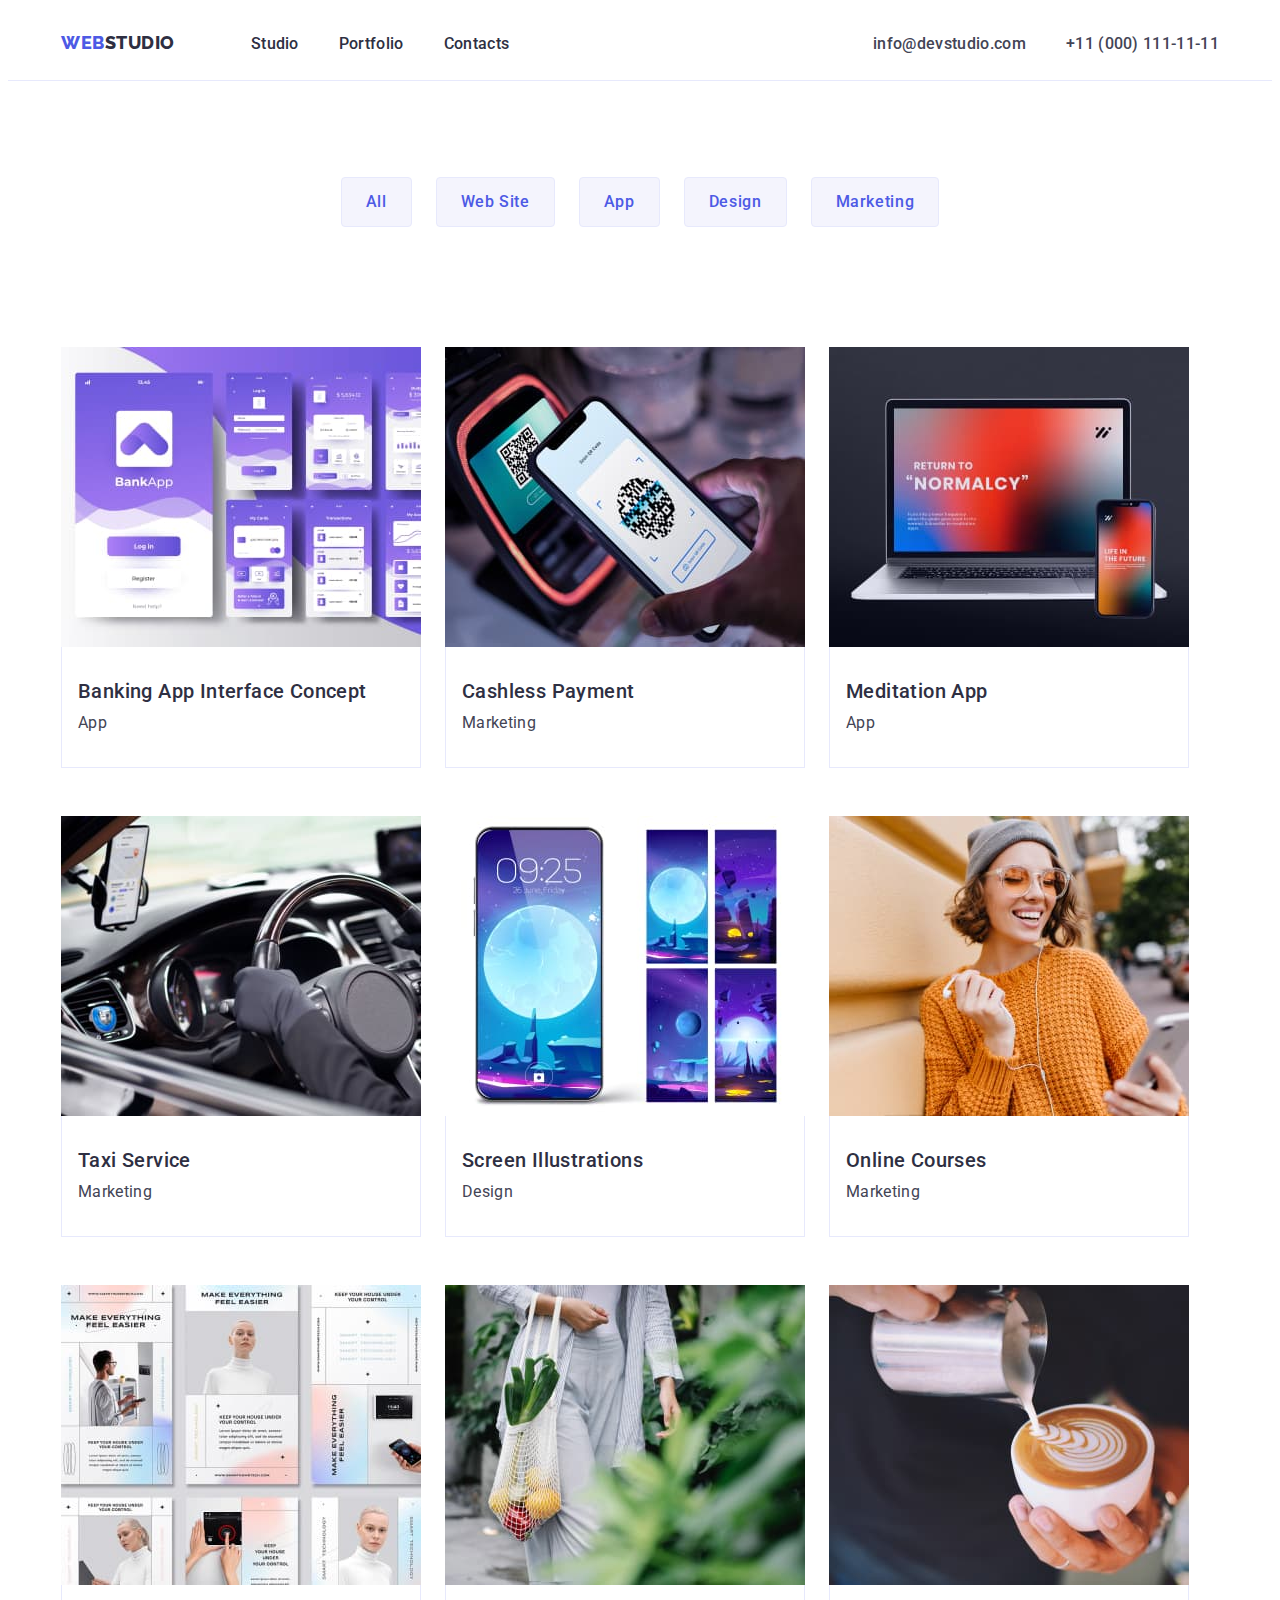
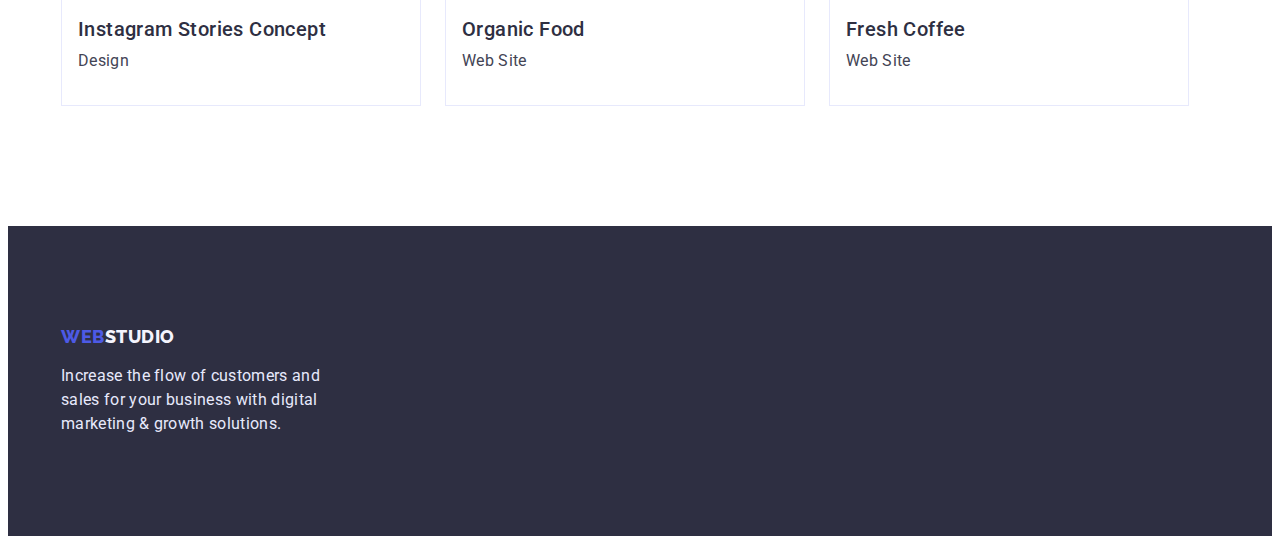
==== portfolio.html @ 1a8983ca "homework-4" ====
<!DOCTYPE html>
<html lang="en">
  <head>
    <meta charset="UTF-8" />
    <meta http-equiv="X-UA-Compatible" content="IE=edge" />
    <meta name="viewport" content="width=device-width, initial-scale=1.0" />
    <title>Portfolio</title>
    <link rel="preconnect" href="https://fonts.googleapis.com" />
    <link rel="preconnect" href="https://fonts.gstatic.com" crossorigin />
    <link
      href="https://fonts.googleapis.com/css2?family=Raleway:wght@800&family=Roboto:wght@400;500;700;900&display=swap"
      rel="stylesheet"
    />
    <link
      rel="stylesheet"
      href="https://cdnjs.cloudflare.com/ajax/libs/modern-normalize/1.1.0/modern-normalize.min.css"
      integrity="sha512-wpPYUAdjBVSE4KJnH1VR1HeZfpl1ub8YT/NKx4PuQ5NmX2tKuGu6U/JRp5y+Y8XG2tV+wKQpNHVUX03MfMFn9Q=="
      crossorigin="anonymous"
      referrerpolicy="no-referrer"
    />
    <link rel="stylesheet" href="./css/styles.css" />
  </head>
  <body>
    <header class="header-portfolio header">
      <div class="header-container container">
        <nav class="header-navigation">
          <a class="header-logo link" href="./index.html"
            >WEB<span class="header-logo">Studio</span></a
          >
          <ul class="header-list list">
            <li class="header-item">
              <a class="header-link link" href="./index.html">Studio</a>
            </li>
            <li class="header-item">
              <a class="header-link link" href="./portfolio.html">Portfolio </a>
            </li>
            <li class="header-item">
              <a class="header-link link" href="">Contacts</a>
            </li>
          </ul>
        </nav>
        <address class="header-adress">
          <ul class="adress-list list">
            <li class="adress-item">
              <a class="header-link link" href="mailto:info@devstudio.com"
                >info@devstudio.com</a
              >
            </li>
            <li class="adress-item">
              <a class="header-link link" href="tel:+110001111111"
                >+11 (000) 111-11-11</a
              >
            </li>
          </ul>
        </address>
      </div>
    </header>
    <main>
      <div class="portfolio-main container">
        <h1 hidden>Portfolio</h1>
        <ul class="portfolio-list list">
          <li class="portfolio-item link">
            <button class="portfolio-btn" type="button">All</button>
          </li>
          <li class="portfolio-item link">
            <button class="portfolio-btn" type="button">Web Site</button>
          </li>
          <li class="portfolio-item link">
            <button class="portfolio-btn" type="button">App</button>
          </li>
          <li class="portfolio-item link">
            <button class="portfolio-btn" type="button">Design</button>
          </li>
          <li class="portfolio-item link">
            <button class="portfolio-btn" type="button">Marketing</button>
          </li>
        </ul>
      </div>
      <div class="portfolio-container container">
        <ul class="portfolio-list-pic list">
          <li class="portfolio-item-pic link">
            <a class="link" href="">
              <img
                src="./images/portfolio/banking_app_interface_concept.jpg"
                alt="Banking App Interface Concept"
                width="360"
                height="300"
              />
              <h2 class="portfolio-subtitle">Banking App Interface Concept</h2>
              <p class="portfolio-text">App</p>
            </a>
          </li>
          <li class="portfolio-item-pic link">
            <a class="link" href="">
              <img
                src="./images/portfolio/cashless_payment.jpg"
                alt="Cashless Payment"
                width="360"
                height="300"
              />
              <h2 class="portfolio-subtitle">Cashless Payment</h2>
              <p class="portfolio-text">Marketing</p>
            </a>
          </li>
          <li class="portfolio-item-pic link">
            <a class="link" href="">
              <img
                src="./images/portfolio/meditaion_app.jpg"
                alt="Meditaion App"
                width="360"
                height="300"
              />
              <h2 class="portfolio-subtitle">Meditation App</h2>
              <p class="portfolio-text">App</p>
            </a>
          </li>
          <li class="portfolio-item-pic link">
            <a class="link" href="">
              <img
                src="./images/portfolio/taxi_service.jpg"
                alt="Taxi Service"
                width="360"
                height="300"
              />
              <h2 class="portfolio-subtitle">Taxi Service</h2>
              <p class="portfolio-text">Marketing</p>
            </a>
          </li>
          <li class="portfolio-item-pic link">
            <a class="link" href="">
              <img
                src="./images/portfolio/screen_illustrations.jpg"
                alt="Screen Illustrations"
                width="360"
                height="300"
              />
              <h2 class="portfolio-subtitle">Screen Illustrations</h2>
              <p class="portfolio-text">Design</p>
            </a>
          </li>
          <li class="portfolio-item-pic link">
            <a class="link" href="">
              <img
                src="./images/portfolio/online_courses.jpg"
                alt="Online Courses"
                width="360"
                height="300"
              />
              <h2 class="portfolio-subtitle">Online Courses</h2>
              <p class="portfolio-text">Marketing</p>
            </a>
          </li>
          <li class="portfolio-item-pic link">
            <a class="link" href="">
              <img
                src="./images/portfolio/instagram_stories_concept.jpg"
                alt="Instagram Stories Concept"
                width="360"
                height="300"
              />
              <h2 class="portfolio-subtitle">Instagram Stories Concept</h2>
              <p class="portfolio-text">Design</p>
            </a>
          </li>
          <li class="portfolio-item-pic link">
            <a class="link" href="">
              <img
                src="./images/portfolio/organic_food.jpg"
                alt="Organic Food"
                width="360"
                height="300"
              />
              <h2 class="portfolio-subtitle">Organic Food</h2>
              <p class="portfolio-text">Web Site</p>
            </a>
          </li>
          <li class="portfolio-item-pic link">
            <a class="link" href="">
              <img
                src="./images/portfolio/fresh_coffee.jpg"
                alt="Fresh Coffee"
                width="360"
                height="300"
              />
              <h2 class="portfolio-subtitle">Fresh Coffee</h2>
              <p class="portfolio-text">Web Site</p>
            </a>
          </li>
        </ul>
      </div>
    </main>
    <footer class="footer">
      <div class="footer-container container">
        <a class="footer-logo link" href="./index.html"
          >WEB<span class="footer-logo-end">Studio</span></a
        >
        <p class="footer-text">
          Increase the flow of customers and sales for your business with
          digital marketing & growth solutions.
        </p>
      </div>
    </footer>
  </body>
</html>
---- css/styles.css ----
:root {
    --iris: #4d5ae5;
    --ocean: #404bbf;
    --navy-blue: #2e2f42;
    --green: #31d0aa;
    --slate: #434455;
    --light-slate: #8e8f99;
    --cornflower: #e7e9fc;
    --cloud: #f4f4fd;
    --navy-blue-modal: #2e2f42;
    --grey: #2e2f42;
}

body {
    font-family: 'Roboto', sans-serif;
    color: var(--slate);
    background-color: white;
}

.title {
    font-family: 'Roboto', sans-serif;
    font-size: 56px;
    line-height: 1.07;
    text-align: center;
    letter-spacing: 0.02em;
}

.top-text {
    font-size: 16px;
    line-height: 1.5;
    letter-spacing: 0.02em;
}

h1,
h2,
h3,
h4,
p {
    margin-top: 0;
    margin-bottom: 0;
}

ul {
    margin-top: 0;
    margin-bottom: 0;
    padding-left: 0;
}

img {
    display: block;
}

.list {
    list-style: none;
}

.link {
    text-decoration: none;
}

.container {
    width: 1158px;
    margin-left: auto;
    margin-right: auto;
    padding-left: 15px;
    padding-right: 15px;
    /*border: 2px solid tomato;*/
}

/*---------------HEADER---------------*/
.header-container {
    display: flex;
    align-items: center;
}

.header-navigation {
    display: flex;
    justify-content: flex-end;
}

.header-logo,.footer-logo {
    font-family: 'Raleway', sans-serif;
    font-weight: 800;
    font-size: 18px;
    line-height: 1.17;
    letter-spacing: 0.03em;
    text-transform: uppercase;
    color: var(--iris);
    padding: 24px 0;
}

.header-logo>span {
    color: var(--navy-blue);
}

.header-list {
    display: flex;
    margin-left: 76px;
}

.header-item:not(:last-child) {
    margin-right: 40px;
}

.header-link {
    display: block;
    padding: 24px 0;

    font-weight: 500;
    font-size: 16px;
    line-height: 1.5;
    letter-spacing: 0.02em;
    color: var(--navy-blue);
}

.header-link:hover,
.header-link:focus {
    color: var(--ocean);
}

.header-adress {
    display: flex;
    margin-left: auto;
}

.adress-list {
    display: flex;
}

.adress-list .adress-item+.adress-item {
    margin-left: 40px;
}

.adress-item {
    font-size: 16px;
    line-height: 1.5;
    letter-spacing: 0.02em;
    color: var(--slate);
    font-style: normal;
}

.adress-item>.link {
    font-family: 'Roboto', sans-serif;
    font-size: 16px;
    line-height: 1.5;
    letter-spacing: 0.02em;
    color: var(--slate);
}

.adress-item>.link:hover,
.adress-item>.link:focus {
    color: var(--ocean);
}

/*---------------HERO---------------*/

.hero {
    background: var(--grey);
}
.hero-container {
    display: flex;
    flex-direction: column;
    padding: 188px 316px;
    background-image: url("../images/hero/people-office.jpg");
    background-position: center;
    
}

.hero-title {
    margin: 0 auto;
    width: 496px;
    margin-bottom: 48px;

    font-size: 56px;
    line-height: 1.07;
    text-align: center;
    letter-spacing: 0.02em;
    color: white;
}

.hero-btn {
    display: block;
    margin: 0 auto;

    font-family: 'Roboto';
    font-style: normal;
    font-weight: 500;
    font-size: 16px;
    line-height: 1.5px;   
    color: white;
    background-color: var(--iris);
    cursor: pointer;
    border-radius: 4px;
    border: none;
    position: inherit;
    width: 169px;
    height: 56px;
    left: 636px;
    top: 428px;
}

.hero-btn:hover,
.hero-btn:focus {
    background-color: var(--ocean);
}

/*---------------SECTION-FUCTIONS---------------*/

.functions-list {
    display: flex;
    justify-content: center;
    padding: 120px 0;
}

.functions-list .functions-item+.functions-item {
    margin-left: 24px;
}

.functions-list .functions-item {
    width: 264px;
}

.functions-item::before {
    display: block;
    content: "";
    height: 112px;
    background-color: var(--cloud);
    background-size: 64px;
    background-repeat: no-repeat;
    background-position: center;
    border-radius: 4px;
box-shadow: <x-offset> <y-offset> <blur> <spread> <color>,
}

.icon-antenna::before {
    background-image: url("../images/functions/antenna.png");
}

.icon-clock::before {
    background-image: url("../images/functions/clock.png");
}

.icon-diagram::before {
    background-image: url("../images/functions/diagram.png");
}

.icon-astronaut::before {
    background-image: url("../images/functions/astronaut.png");
}

.functions-item-title {
    padding-bottom: 8px;

    font-weight: 500;
    font-size: 20px;
    line-height: 1.2;
    letter-spacing: 0.02em;
    cursor: pointer;
    color: var(--navy-blue);
}

.functions-item-text {
    font-size: 16px;
    line-height: 1.5;
    letter-spacing: 0.02em;
    color: var(--slate);
}

/*---------------ACTS---------------*/

.acts-title {
    margin-bottom: 72px;

    font-size: 36px;
    line-height: 1.11;
    text-align: center;
    letter-spacing: 0.02em;
    color: var(--navy-blue);
}

.acts-list {
    display: flex;
    justify-content: center;
    margin-bottom: 120px;
}

.acts-item {
    width: 360px;
    height: 300px;
}

.acts-list .acts-item+.acts-item {
    margin-left: 24px;
}

/*---------------TEAM---------------*/

.team {
    background-color: var(--cloud);
    padding: 120px 0;
}

.team-title {
    margin-bottom: 72px;

    font-size: 36px;
    line-height: 1.11;
    text-align: center;
    letter-spacing: 0.02em;
    text-transform: capitalize;
    color: var(--navy-blue);
}

.team-list {
    display: flex;
    justify-content: center;
}

.team-list .team-item+.team-item {
    margin-left: 24px;
}

.team-item {
    background-color: white;
    width: 264px;
    height: 380px;;
}

.team-item-title {
    font-weight: 500;
    font-size: 20px;
    line-height: 1.2;
    letter-spacing: 0.02em;
    text-align: center;
    color: var(--navy-blue);
    padding-top: 32px;
    padding-bottom: 8px;
}

.team-item-text {
    font-size: 16px;
    line-height: 1.5;
    letter-spacing: 0.02em;
    text-align: center;
    color: var(--slate);
}

/*---------------FOOTER---------------*/

.footer {
    display: flex;
    flex-direction: column;
    justify-content: center;
    height: 310px;

    background-color: var(--navy-blue);
}

.footer-text {
    width: 264px;
    margin-top: 16px;

    font-size: 16px;
    line-height: 1.5;
    letter-spacing: 0.02em;
    color: var(--cornflower);
}

.footer-logo {
    margin-bottom: 16px;
}

.footer-logo>span {
    color: var(--cloud);
}

/*---------------PORTFOLIO---------------*/
.header-portfolio {
    border-bottom: 1px solid var(--cornflower);
}

.portfolio-main {
    padding-top: 96px;
}

.portfolio-list {
    display: flex;
    justify-content: center;
}

.portfolio-list .portfolio-item+.portfolio-item {
    margin-left: 24px;
}

.portfolio-btn {
    padding: 12px 24px 12px 24px;
    font-family: "Roboto", sans-serif;
    font-weight: 500;
    font-size: 16px;
    line-height: 1.5;
    letter-spacing: 0.04em;
    cursor: pointer;
    color: var(--iris);
    background-color: var(--cloud);
    border: 1px solid var(--cornflower);
    border-radius: 4px;
}

.portfolio-btn:hover,
.portfolio-btn:focus {
    color: white;
    background-color: var(--ocean);
}

.portfolio-list-pic {
    display: flex;
    flex-wrap: wrap;
    padding: 120px 0;
}

.portfolio-item-pic {
    width: 360px;
    margin-right: 24px;
    margin-bottom: 48px;
}

.portfolio-item-pic:nth-child(3n) {
    margin-right: 0;
}

.portfolio-item-pic:nth-last-child(-n+3) {
    margin-bottom: 0;
}

.portfolio-subtitle {
    font-weight: 500;
    font-size: 20px;
    line-height: 1.2;
    letter-spacing: 0.02em;
    color: var(--navy-blue);
    padding-top: 32px;
    padding-left: 16px;
    border-right: 1px solid var(--cornflower);
    border-left: 1px solid var(--cornflower);
}

.portfolio-text {
    font-size: 16px;
    line-height: 1.5;
    letter-spacing: 0.02em;
    color: var(--slate);
    padding-top: 8px;
    padding-bottom: 32px;
    padding-left: 16px;
    border-right: 1px solid var(--cornflower);
    border-bottom: 1px solid var(--cornflower);
    border-left: 1px solid var(--cornflower);
}
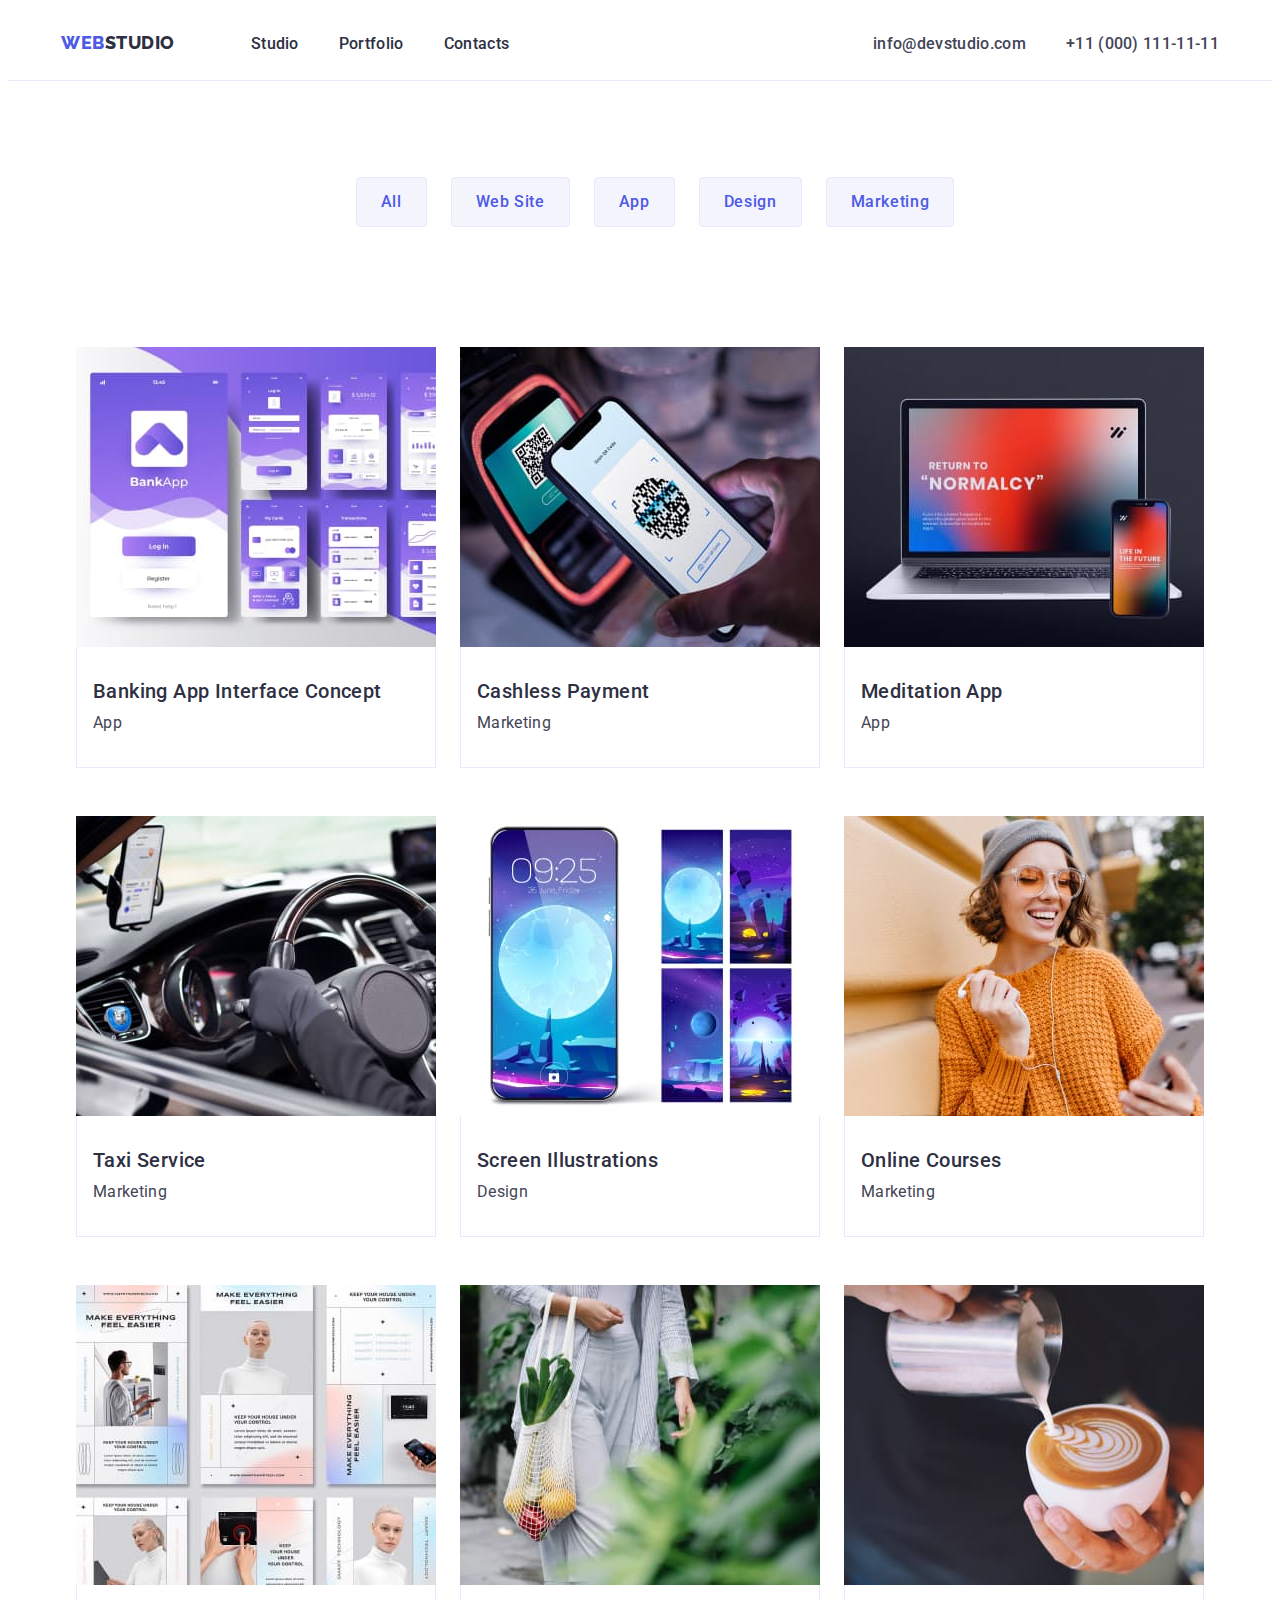
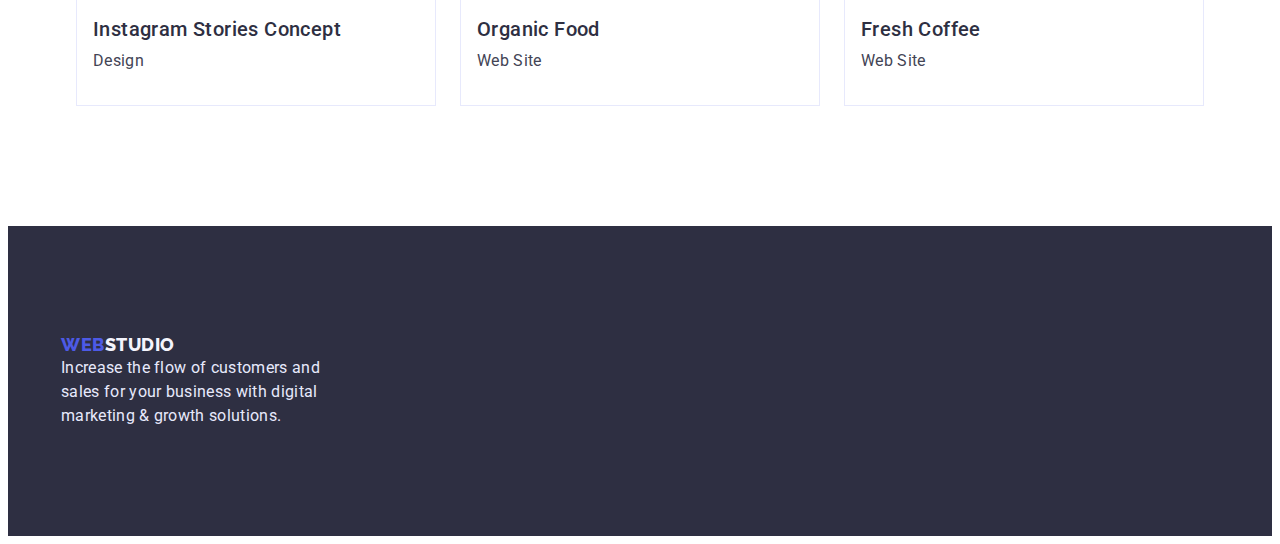
==== commit 574d82e9: "homework-4" ====
--- a/portfolio.html
+++ b/portfolio.html
@@ -56,138 +56,142 @@
       </div>
     </header>
     <main>
-      <div class="portfolio-main container">
-        <h1 hidden>Portfolio</h1>
-        <ul class="portfolio-list list">
-          <li class="portfolio-item link">
-            <button class="portfolio-btn" type="button">All</button>
-          </li>
-          <li class="portfolio-item link">
-            <button class="portfolio-btn" type="button">Web Site</button>
-          </li>
-          <li class="portfolio-item link">
-            <button class="portfolio-btn" type="button">App</button>
-          </li>
-          <li class="portfolio-item link">
-            <button class="portfolio-btn" type="button">Design</button>
-          </li>
-          <li class="portfolio-item link">
-            <button class="portfolio-btn" type="button">Marketing</button>
-          </li>
-        </ul>
-      </div>
-      <div class="portfolio-container container">
-        <ul class="portfolio-list-pic list">
-          <li class="portfolio-item-pic link">
-            <a class="link" href="">
-              <img
-                src="./images/portfolio/banking_app_interface_concept.jpg"
-                alt="Banking App Interface Concept"
-                width="360"
-                height="300"
-              />
-              <h2 class="portfolio-subtitle">Banking App Interface Concept</h2>
-              <p class="portfolio-text">App</p>
-            </a>
-          </li>
-          <li class="portfolio-item-pic link">
-            <a class="link" href="">
-              <img
-                src="./images/portfolio/cashless_payment.jpg"
-                alt="Cashless Payment"
-                width="360"
-                height="300"
-              />
-              <h2 class="portfolio-subtitle">Cashless Payment</h2>
-              <p class="portfolio-text">Marketing</p>
-            </a>
-          </li>
-          <li class="portfolio-item-pic link">
-            <a class="link" href="">
-              <img
-                src="./images/portfolio/meditaion_app.jpg"
-                alt="Meditaion App"
-                width="360"
-                height="300"
-              />
-              <h2 class="portfolio-subtitle">Meditation App</h2>
-              <p class="portfolio-text">App</p>
-            </a>
-          </li>
-          <li class="portfolio-item-pic link">
-            <a class="link" href="">
-              <img
-                src="./images/portfolio/taxi_service.jpg"
-                alt="Taxi Service"
-                width="360"
-                height="300"
-              />
-              <h2 class="portfolio-subtitle">Taxi Service</h2>
-              <p class="portfolio-text">Marketing</p>
-            </a>
-          </li>
-          <li class="portfolio-item-pic link">
-            <a class="link" href="">
-              <img
-                src="./images/portfolio/screen_illustrations.jpg"
-                alt="Screen Illustrations"
-                width="360"
-                height="300"
-              />
-              <h2 class="portfolio-subtitle">Screen Illustrations</h2>
-              <p class="portfolio-text">Design</p>
-            </a>
-          </li>
-          <li class="portfolio-item-pic link">
-            <a class="link" href="">
-              <img
-                src="./images/portfolio/online_courses.jpg"
-                alt="Online Courses"
-                width="360"
-                height="300"
-              />
-              <h2 class="portfolio-subtitle">Online Courses</h2>
-              <p class="portfolio-text">Marketing</p>
-            </a>
-          </li>
-          <li class="portfolio-item-pic link">
-            <a class="link" href="">
-              <img
-                src="./images/portfolio/instagram_stories_concept.jpg"
-                alt="Instagram Stories Concept"
-                width="360"
-                height="300"
-              />
-              <h2 class="portfolio-subtitle">Instagram Stories Concept</h2>
-              <p class="portfolio-text">Design</p>
-            </a>
-          </li>
-          <li class="portfolio-item-pic link">
-            <a class="link" href="">
-              <img
-                src="./images/portfolio/organic_food.jpg"
-                alt="Organic Food"
-                width="360"
-                height="300"
-              />
-              <h2 class="portfolio-subtitle">Organic Food</h2>
-              <p class="portfolio-text">Web Site</p>
-            </a>
-          </li>
-          <li class="portfolio-item-pic link">
-            <a class="link" href="">
-              <img
-                src="./images/portfolio/fresh_coffee.jpg"
-                alt="Fresh Coffee"
-                width="360"
-                height="300"
-              />
-              <h2 class="portfolio-subtitle">Fresh Coffee</h2>
-              <p class="portfolio-text">Web Site</p>
-            </a>
-          </li>
-        </ul>
-      </div>
+      <section class="portfolio container">
+        <div class="portfolio-main container">
+          <h1 hidden>Portfolio</h1>
+          <ul class="portfolio-list list">
+            <li class="portfolio-item link">
+              <button class="portfolio-btn" type="button">All</button>
+            </li>
+            <li class="portfolio-item link">
+              <button class="portfolio-btn" type="button">Web Site</button>
+            </li>
+            <li class="portfolio-item link">
+              <button class="portfolio-btn" type="button">App</button>
+            </li>
+            <li class="portfolio-item link">
+              <button class="portfolio-btn" type="button">Design</button>
+            </li>
+            <li class="portfolio-item link">
+              <button class="portfolio-btn" type="button">Marketing</button>
+            </li>
+          </ul>
+        </div>
+        <div class="portfolio-container container">
+          <ul class="portfolio-list-pic list">
+            <li class="portfolio-item-pic link">
+              <a class="link" href="">
+                <img
+                  src="./images/portfolio/banking_app_interface_concept.jpg"
+                  alt="Banking App Interface Concept"
+                  width="360"
+                  height="300"
+                />
+                <h2 class="portfolio-subtitle">
+                  Banking App Interface Concept
+                </h2>
+                <p class="portfolio-text">App</p>
+              </a>
+            </li>
+            <li class="portfolio-item-pic link">
+              <a class="link" href="">
+                <img
+                  src="./images/portfolio/cashless_payment.jpg"
+                  alt="Cashless Payment"
+                  width="360"
+                  height="300"
+                />
+                <h2 class="portfolio-subtitle">Cashless Payment</h2>
+                <p class="portfolio-text">Marketing</p>
+              </a>
+            </li>
+            <li class="portfolio-item-pic link">
+              <a class="link" href="">
+                <img
+                  src="./images/portfolio/meditaion_app.jpg"
+                  alt="Meditaion App"
+                  width="360"
+                  height="300"
+                />
+                <h2 class="portfolio-subtitle">Meditation App</h2>
+                <p class="portfolio-text">App</p>
+              </a>
+            </li>
+            <li class="portfolio-item-pic link">
+              <a class="link" href="">
+                <img
+                  src="./images/portfolio/taxi_service.jpg"
+                  alt="Taxi Service"
+                  width="360"
+                  height="300"
+                />
+                <h2 class="portfolio-subtitle">Taxi Service</h2>
+                <p class="portfolio-text">Marketing</p>
+              </a>
+            </li>
+            <li class="portfolio-item-pic link">
+              <a class="link" href="">
+                <img
+                  src="./images/portfolio/screen_illustrations.jpg"
+                  alt="Screen Illustrations"
+                  width="360"
+                  height="300"
+                />
+                <h2 class="portfolio-subtitle">Screen Illustrations</h2>
+                <p class="portfolio-text">Design</p>
+              </a>
+            </li>
+            <li class="portfolio-item-pic link">
+              <a class="link" href="">
+                <img
+                  src="./images/portfolio/online_courses.jpg"
+                  alt="Online Courses"
+                  width="360"
+                  height="300"
+                />
+                <h2 class="portfolio-subtitle">Online Courses</h2>
+                <p class="portfolio-text">Marketing</p>
+              </a>
+            </li>
+            <li class="portfolio-item-pic link">
+              <a class="link" href="">
+                <img
+                  src="./images/portfolio/instagram_stories_concept.jpg"
+                  alt="Instagram Stories Concept"
+                  width="360"
+                  height="300"
+                />
+                <h2 class="portfolio-subtitle">Instagram Stories Concept</h2>
+                <p class="portfolio-text">Design</p>
+              </a>
+            </li>
+            <li class="portfolio-item-pic link">
+              <a class="link" href="">
+                <img
+                  src="./images/portfolio/organic_food.jpg"
+                  alt="Organic Food"
+                  width="360"
+                  height="300"
+                />
+                <h2 class="portfolio-subtitle">Organic Food</h2>
+                <p class="portfolio-text">Web Site</p>
+              </a>
+            </li>
+            <li class="portfolio-item-pic link">
+              <a class="link" href="">
+                <img
+                  src="./images/portfolio/fresh_coffee.jpg"
+                  alt="Fresh Coffee"
+                  width="360"
+                  height="300"
+                />
+                <h2 class="portfolio-subtitle">Fresh Coffee</h2>
+                <p class="portfolio-text">Web Site</p>
+              </a>
+            </li>
+          </ul>
+        </div>
+      </section>
     </main>
     <footer class="footer">
       <div class="footer-container container">
--- a/css/styles.css
+++ b/css/styles.css
@@ -156,14 +156,18 @@
 
 .hero {
     background: var(--grey);
+    width: 1440px;
+    margin: 0 auto;
+    background-image: linear-gradient(rgba(46, 47, 66, 0.7), rgba(46, 47, 66, 0.7)), url("../images/hero/people-office.jpg");
+    background-position: center;
+    background-repeat: no-repeat;
+    background-size: cover;
 }
 .hero-container {
     display: flex;
     flex-direction: column;
     padding: 188px 316px;
-    background-image: url("../images/hero/people-office.jpg");
     background-position: center;
-    
 }
 
 .hero-title {
@@ -206,6 +210,10 @@
 
 /*---------------SECTION-FUCTIONS---------------*/
 
+/*.functions-container {
+    box-shadow: 0px 4px 4px rgba(0, 0, 0, 0.25), black;
+}*/
+
 .functions-list {
     display: flex;
     justify-content: center;
@@ -229,7 +237,10 @@
     background-repeat: no-repeat;
     background-position: center;
     border-radius: 4px;
-box-shadow: <x-offset> <y-offset> <blur> <spread> <color>,
+}
+
+.functions-item::before:is(:hover, :focus) {
+    
 }
 
 .icon-antenna::before {
@@ -323,7 +334,7 @@
 .team-item {
     background-color: white;
     width: 264px;
-    height: 380px;;
+    height: 428px;
 }
 
 .team-item-title {
@@ -333,8 +344,7 @@
     letter-spacing: 0.02em;
     text-align: center;
     color: var(--navy-blue);
-    padding-top: 32px;
-    padding-bottom: 8px;
+    margin-bottom: 8px;
 }
 
 .team-item-text {
@@ -343,6 +353,44 @@
     letter-spacing: 0.02em;
     text-align: center;
     color: var(--slate);
+    margin-bottom: 8px;
+}
+
+.team-item-wrap {
+    padding: 32px 16px;
+}
+
+.team-soc-list  {
+    display: flex;
+    justify-content: space-between;
+    gap: 8px;
+}
+
+.team-soc-item {
+    width: 40px;
+    height: 40px;
+}
+
+.team-soc-link {
+    display: flex;
+    align-items: center;
+    justify-content: center;
+    width: 100%;
+    height: 100%;
+    border-radius: 50%;
+    background-color: var(--iris);
+}
+
+.team-soc-icon {
+    fill: white;
+}
+
+.team-soc-link:is(:hover, :focus) {
+    background-color: white;
+}
+
+.team-soc-link > .team-soc-icon:is(:hover, :focus) {
+    fill: var(--iris);
 }
 
 /*---------------FOOTER---------------*/
@@ -352,13 +400,16 @@
     flex-direction: column;
     justify-content: center;
     height: 310px;
-
+    
     background-color: var(--navy-blue);
+}
+
+.footer-container {
+
 }
 
 .footer-text {
     width: 264px;
-    margin-top: 16px;
 
     font-size: 16px;
     line-height: 1.5;
@@ -372,6 +423,29 @@
 
 .footer-logo>span {
     color: var(--cloud);
+}
+
+.footer-media {
+    display: flex;
+    flex-direction: column;
+    align-items: center;
+    justify-content: left;
+    margin-left: 120px;
+}
+
+.footer-soc-list {
+    display: flex;
+    justify-content: space-between;
+    gap: 16px;
+}
+
+.footer-item-title {
+    font-size: 16px;
+    line-height: 1.28;
+    align-items: left;
+    color: var(--cloud);
+    margin-bottom: 16px;
+    margin-top: 16px;
 }
 
 /*---------------PORTFOLIO---------------*/
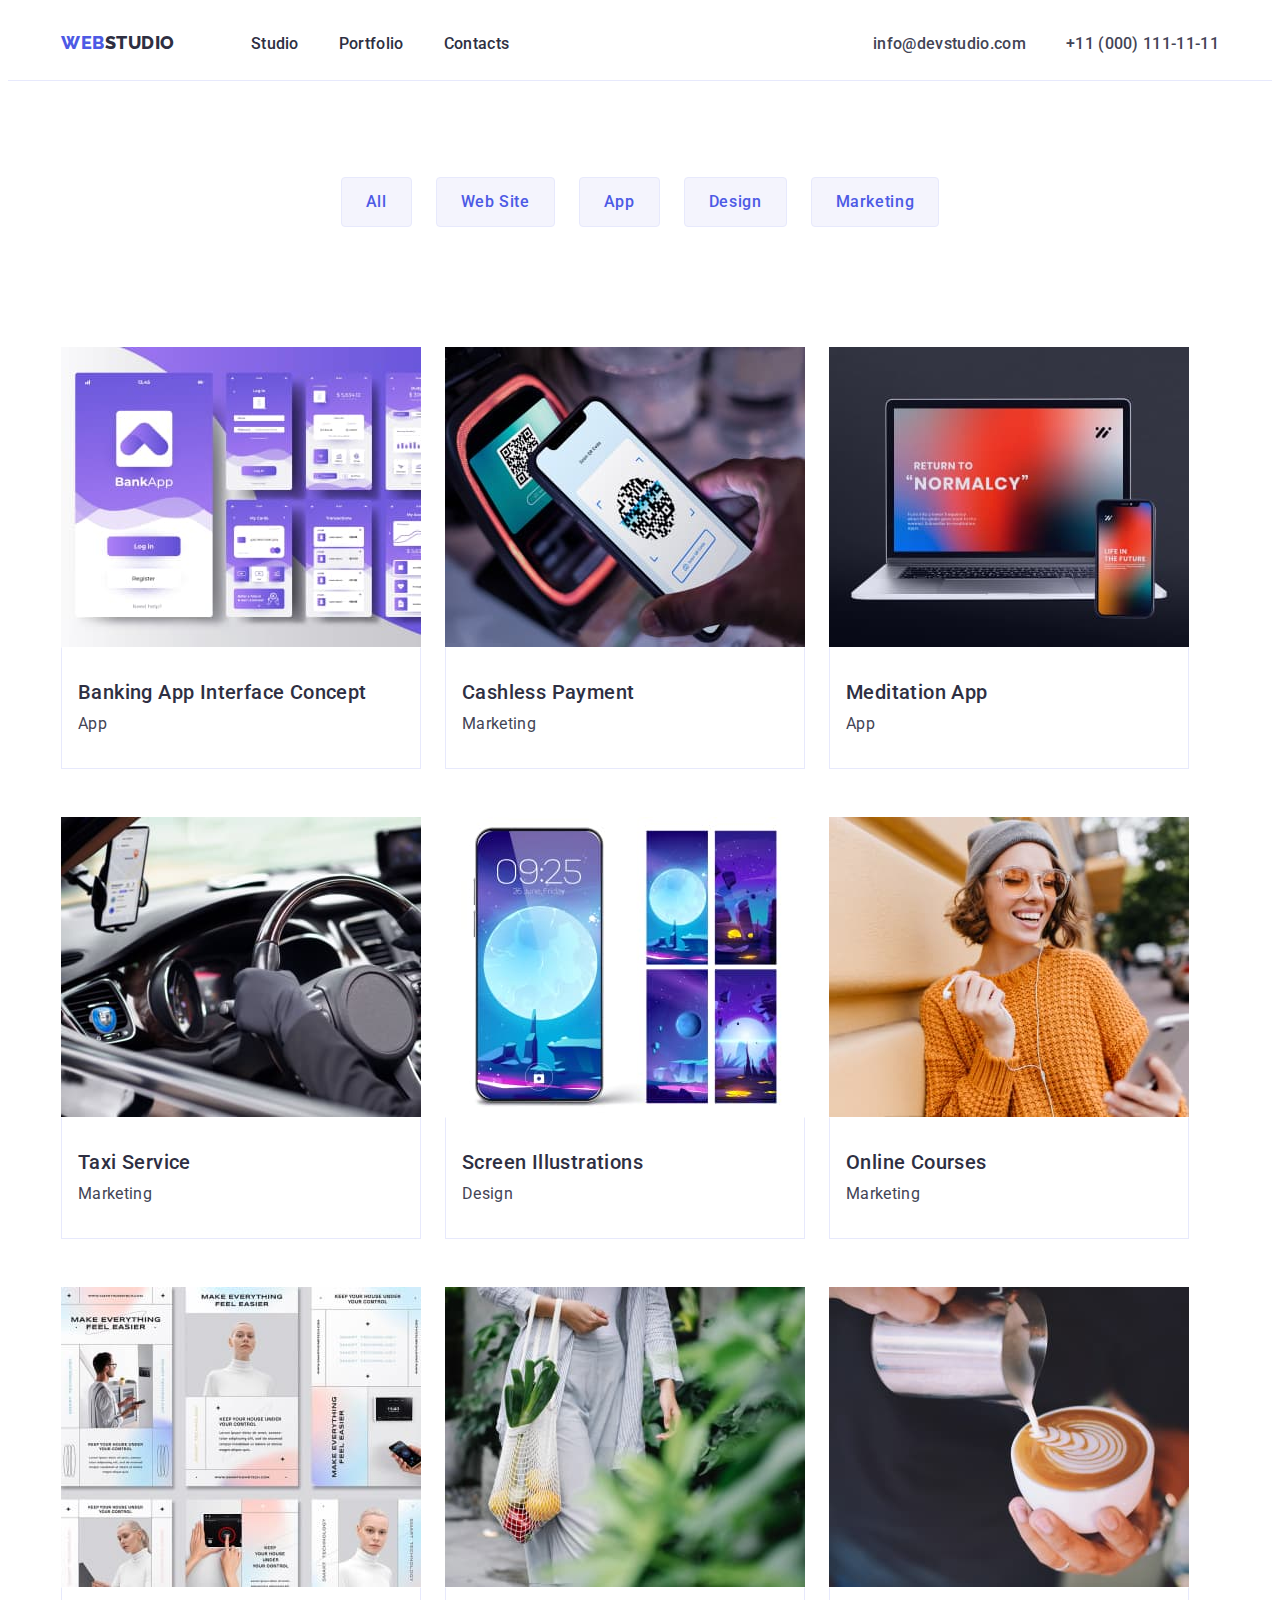
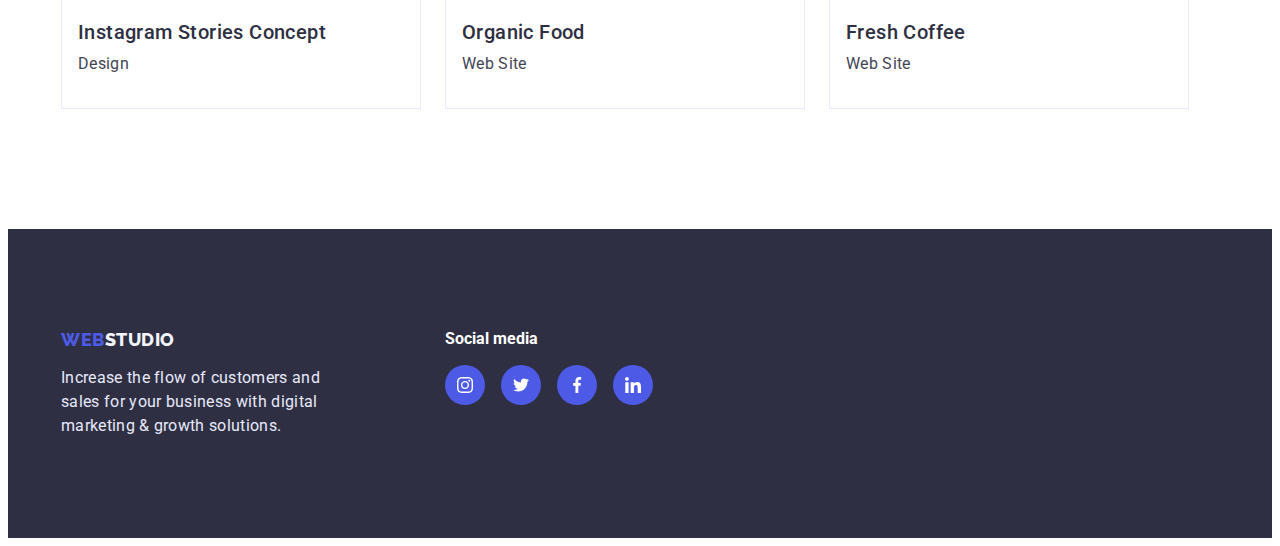
==== commit eb71f27e: "homework-4" ====
--- a/portfolio.html
+++ b/portfolio.html
@@ -56,7 +56,7 @@
       </div>
     </header>
     <main>
-      <section class="portfolio container">
+      <section class="portfolio">
         <div class="portfolio-main container">
           <h1 hidden>Portfolio</h1>
           <ul class="portfolio-list list">
@@ -77,7 +77,7 @@
             </li>
           </ul>
         </div>
-        <div class="portfolio-container container">
+        <div class="portfolio-pics container">
           <ul class="portfolio-list-pic list">
             <li class="portfolio-item-pic link">
               <a class="link" href="">
@@ -87,10 +87,12 @@
                   width="360"
                   height="300"
                 />
-                <h2 class="portfolio-subtitle">
-                  Banking App Interface Concept
-                </h2>
-                <p class="portfolio-text">App</p>
+                <div class="portfolio-border">
+                  <h2 class="portfolio-subtitle">
+                    Banking App Interface Concept
+                  </h2>
+                  <p class="portfolio-text">App</p>
+                </div>
               </a>
             </li>
             <li class="portfolio-item-pic link">
@@ -101,8 +103,10 @@
                   width="360"
                   height="300"
                 />
-                <h2 class="portfolio-subtitle">Cashless Payment</h2>
-                <p class="portfolio-text">Marketing</p>
+                <div class="portfolio-border">
+                  <h2 class="portfolio-subtitle">Cashless Payment</h2>
+                  <p class="portfolio-text">Marketing</p>
+                </div>
               </a>
             </li>
             <li class="portfolio-item-pic link">
@@ -113,8 +117,10 @@
                   width="360"
                   height="300"
                 />
-                <h2 class="portfolio-subtitle">Meditation App</h2>
-                <p class="portfolio-text">App</p>
+                <div class="portfolio-border">
+                  <h2 class="portfolio-subtitle">Meditation App</h2>
+                  <p class="portfolio-text">App</p>
+                </div>
               </a>
             </li>
             <li class="portfolio-item-pic link">
@@ -125,8 +131,10 @@
                   width="360"
                   height="300"
                 />
-                <h2 class="portfolio-subtitle">Taxi Service</h2>
-                <p class="portfolio-text">Marketing</p>
+                <div class="portfolio-border">
+                  <h2 class="portfolio-subtitle">Taxi Service</h2>
+                  <p class="portfolio-text">Marketing</p>
+                </div>
               </a>
             </li>
             <li class="portfolio-item-pic link">
@@ -137,8 +145,10 @@
                   width="360"
                   height="300"
                 />
-                <h2 class="portfolio-subtitle">Screen Illustrations</h2>
-                <p class="portfolio-text">Design</p>
+                <div class="portfolio-border">
+                  <h2 class="portfolio-subtitle">Screen Illustrations</h2>
+                  <p class="portfolio-text">Design</p>
+                </div>
               </a>
             </li>
             <li class="portfolio-item-pic link">
@@ -149,8 +159,10 @@
                   width="360"
                   height="300"
                 />
-                <h2 class="portfolio-subtitle">Online Courses</h2>
-                <p class="portfolio-text">Marketing</p>
+                <div class="portfolio-border">
+                  <h2 class="portfolio-subtitle">Online Courses</h2>
+                  <p class="portfolio-text">Marketing</p>
+                </div>
               </a>
             </li>
             <li class="portfolio-item-pic link">
@@ -161,8 +173,10 @@
                   width="360"
                   height="300"
                 />
-                <h2 class="portfolio-subtitle">Instagram Stories Concept</h2>
-                <p class="portfolio-text">Design</p>
+                <div class="portfolio-border">
+                  <h2 class="portfolio-subtitle">Instagram Stories Concept</h2>
+                  <p class="portfolio-text">Design</p>
+                </div>
               </a>
             </li>
             <li class="portfolio-item-pic link">
@@ -173,8 +187,10 @@
                   width="360"
                   height="300"
                 />
-                <h2 class="portfolio-subtitle">Organic Food</h2>
-                <p class="portfolio-text">Web Site</p>
+                <div class="portfolio-border">
+                  <h2 class="portfolio-subtitle">Organic Food</h2>
+                  <p class="portfolio-text">Web Site</p>
+                </div>
               </a>
             </li>
             <li class="portfolio-item-pic link">
@@ -185,8 +201,10 @@
                   width="360"
                   height="300"
                 />
-                <h2 class="portfolio-subtitle">Fresh Coffee</h2>
-                <p class="portfolio-text">Web Site</p>
+                <div class="portfolio-border">
+                  <h2 class="portfolio-subtitle">Fresh Coffee</h2>
+                  <p class="portfolio-text">Web Site</p>
+                </div>
               </a>
             </li>
           </ul>
@@ -194,14 +212,51 @@
       </section>
     </main>
     <footer class="footer">
-      <div class="footer-container container">
-        <a class="footer-logo link" href="./index.html"
-          >WEB<span class="footer-logo-end">Studio</span></a
-        >
-        <p class="footer-text">
-          Increase the flow of customers and sales for your business with
-          digital marketing & growth solutions.
-        </p>
+      <div class="footer-main container">
+        <ul class="footer-item">
+          <li class="footer-item-list list">
+            <a class="footer-logo link" href="./index.html"
+              >WEB<span class="footer-log-end">Studio</span></a
+            >
+            <p class="footer-text">
+              Increase the flow of customers and sales for your business with
+              digital marketing & growth solutions.
+            </p>
+          </li>
+          <li class="footer-item-list list">
+            <h3 class="footer-item-title">Social media</h3>
+            <ul class="footer-soc-list list">
+              <li class="team-soc-item">
+                <a class="team-soc-link link" href="">
+                  <svg class="team-soc-icon" width="16" height="16">
+                    <use href="./images/team/icons.svg#icon-instagram"></use>
+                  </svg>
+                </a>
+              </li>
+              <li class="team-soc-item">
+                <a class="team-soc-link link" href="">
+                  <svg class="team-soc-icon" width="16" height="16">
+                    <use href="./images/team/icons.svg#icon-twitter"></use>
+                  </svg>
+                </a>
+              </li>
+              <li class="team-soc-item">
+                <a class="team-soc-link link" href="">
+                  <svg class="team-soc-icon" width="16" height="16">
+                    <use href="./images/team/icons.svg#icon-facebook"></use>
+                  </svg>
+                </a>
+              </li>
+              <li class="team-soc-item">
+                <a class="team-soc-link link" href="">
+                  <svg class="team-soc-icon" width="16" height="16">
+                    <use href="./images/team/icons.svg#icon-linkedin"></use>
+                  </svg>
+                </a>
+              </li>
+            </ul>
+          </li>
+        </ul>
       </div>
     </footer>
   </body>
--- a/css/styles.css
+++ b/css/styles.css
@@ -199,8 +199,6 @@
     position: inherit;
     width: 169px;
     height: 56px;
-    left: 636px;
-    top: 428px;
 }
 
 .hero-btn:hover,
@@ -210,14 +208,13 @@
 
 /*---------------SECTION-FUCTIONS---------------*/
 
-/*.functions-container {
-    box-shadow: 0px 4px 4px rgba(0, 0, 0, 0.25), black;
-}*/
+.functions {
+    padding: 120px 0;
+}
 
 .functions-list {
     display: flex;
     justify-content: center;
-    padding: 120px 0;
 }
 
 .functions-list .functions-item+.functions-item {
@@ -237,6 +234,7 @@
     background-repeat: no-repeat;
     background-position: center;
     border-radius: 4px;
+    box-shadow: 0px 4px 4px rgba(0, 0, 0, 0.25);
 }
 
 .functions-item::before:is(:hover, :focus) {
@@ -260,7 +258,8 @@
 }
 
 .functions-item-title {
-    padding-bottom: 8px;
+    margin-bottom: 8px;
+    margin-top: 8px;
 
     font-weight: 500;
     font-size: 20px;
@@ -268,6 +267,7 @@
     letter-spacing: 0.02em;
     cursor: pointer;
     color: var(--navy-blue);
+    text-shadow: 0px 4px 4px rgba(0, 0, 0, 0.25);
 }
 
 .functions-item-text {
@@ -275,9 +275,14 @@
     line-height: 1.5;
     letter-spacing: 0.02em;
     color: var(--slate);
+    text-shadow: 0px 4px 4px rgba(0, 0, 0, 0.25);
 }
 
 /*---------------ACTS---------------*/
+
+.acts {
+    padding-bottom: 120px;
+}
 
 .acts-title {
     margin-bottom: 72px;
@@ -292,7 +297,6 @@
 .acts-list {
     display: flex;
     justify-content: center;
-    margin-bottom: 120px;
 }
 
 .acts-item {
@@ -333,8 +337,8 @@
 
 .team-item {
     background-color: white;
-    width: 264px;
-    height: 428px;
+    border-radius: 4px;
+    box-shadow: 0px 2px 2px 0px rgba(46, 47, 66, 0.16);
 }
 
 .team-item-title {
@@ -393,23 +397,58 @@
     fill: var(--iris);
 }
 
+/*---------------CUSTOMERS---------------*/
+
+.customers {
+    padding: 120px 0;
+}
+
+.customers-list {
+    display: flex;
+    align-items: center;
+    justify-content: center;
+}
+
+.customers-list .customers-item+.customers-item {
+    margin-left: 24px;
+}
+
+.customers-title {
+    font-size: 36px;
+    line-height: 1.11; 
+    text-align: center;
+    letter-spacing: 2%; 
+    color: var(--navy-blue);
+    margin-bottom: 72px;
+}
+
+.customers-item {
+
+    width: 168px;
+    height: 88px;
+    border-radius: 4px;
+    border: 2px solid var(--light-slate);
+}
+
 /*---------------FOOTER---------------*/
 
 .footer {
-    display: flex;
-    flex-direction: column;
-    justify-content: center;
-    height: 310px;
-    
+    padding: 100px 0;
     background-color: var(--navy-blue);
 }
 
-.footer-container {
-
+.footer-item {
+    display: flex;
+    align-items: ;
+}
+
+.footer-item-list:not(:last-child) {
+    margin-right: 120px;
 }
 
 .footer-text {
     width: 264px;
+    margin-top: 16px;
 
     font-size: 16px;
     line-height: 1.5;
@@ -425,36 +464,30 @@
     color: var(--cloud);
 }
 
-.footer-media {
-    display: flex;
-    flex-direction: column;
-    align-items: center;
-    justify-content: left;
-    margin-left: 120px;
-}
-
-.footer-soc-list {
-    display: flex;
-    justify-content: space-between;
-    gap: 16px;
-}
-
 .footer-item-title {
+    font-style: Medium;
     font-size: 16px;
     line-height: 1.28;
     align-items: left;
-    color: var(--cloud);
+    color: white;
+    letter-spacing: 2%;
     margin-bottom: 16px;
-    margin-top: 16px;
+}
+
+.footer-soc-list {
+    display: flex;
+    gap: 16px;
 }
 
 /*---------------PORTFOLIO---------------*/
+
 .header-portfolio {
     border-bottom: 1px solid var(--cornflower);
 }
 
-.portfolio-main {
+.portfolio {
     padding-top: 96px;
+    padding-bottom: 120px;
 }
 
 .portfolio-list {
@@ -486,10 +519,13 @@
     background-color: var(--ocean);
 }
 
+.portfolio-pics {
+    padding-top: 120px;
+}
+
 .portfolio-list-pic {
     display: flex;
     flex-wrap: wrap;
-    padding: 120px 0;
 }
 
 .portfolio-item-pic {
@@ -512,21 +548,22 @@
     line-height: 1.2;
     letter-spacing: 0.02em;
     color: var(--navy-blue);
+}
+
+.portfolio-text {
+    font-size: 16px;
+    line-height: 1.5;
+    letter-spacing: 0.02em;
+    color: var(--slate);
+    margin-top: 8px;
+}
+
+.portfolio-border {
     padding-top: 32px;
     padding-left: 16px;
-    border-right: 1px solid var(--cornflower);
-    border-left: 1px solid var(--cornflower);
-}
-
-.portfolio-text {
-    font-size: 16px;
-    line-height: 1.5;
-    letter-spacing: 0.02em;
-    color: var(--slate);
-    padding-top: 8px;
     padding-bottom: 32px;
-    padding-left: 16px;
-    border-right: 1px solid var(--cornflower);
-    border-bottom: 1px solid var(--cornflower);
-    border-left: 1px solid var(--cornflower);
+    border-top: 1px solid white;
+    border-right: 1px solid #E7E9FC;
+    border-left: 1px solid #E7E9FC;
+    border-bottom: 1px solid #E7E9FC;
 }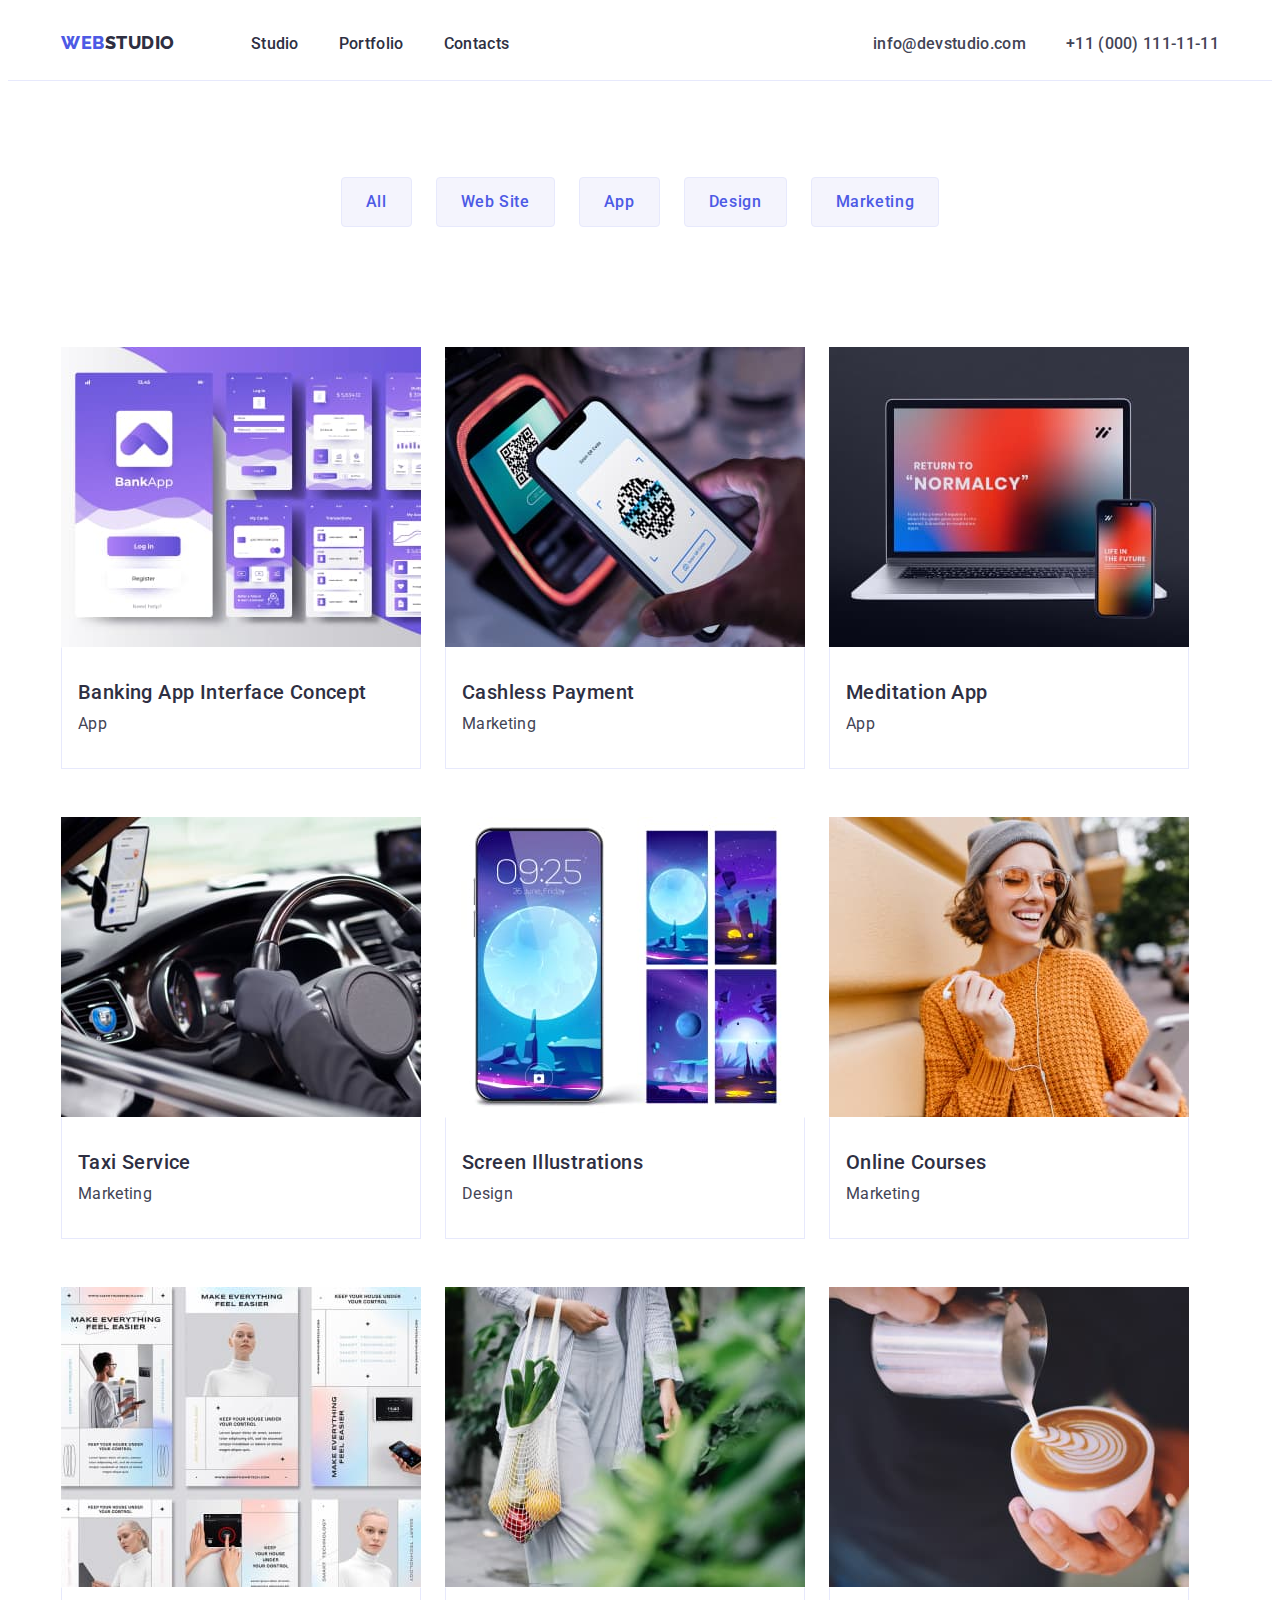
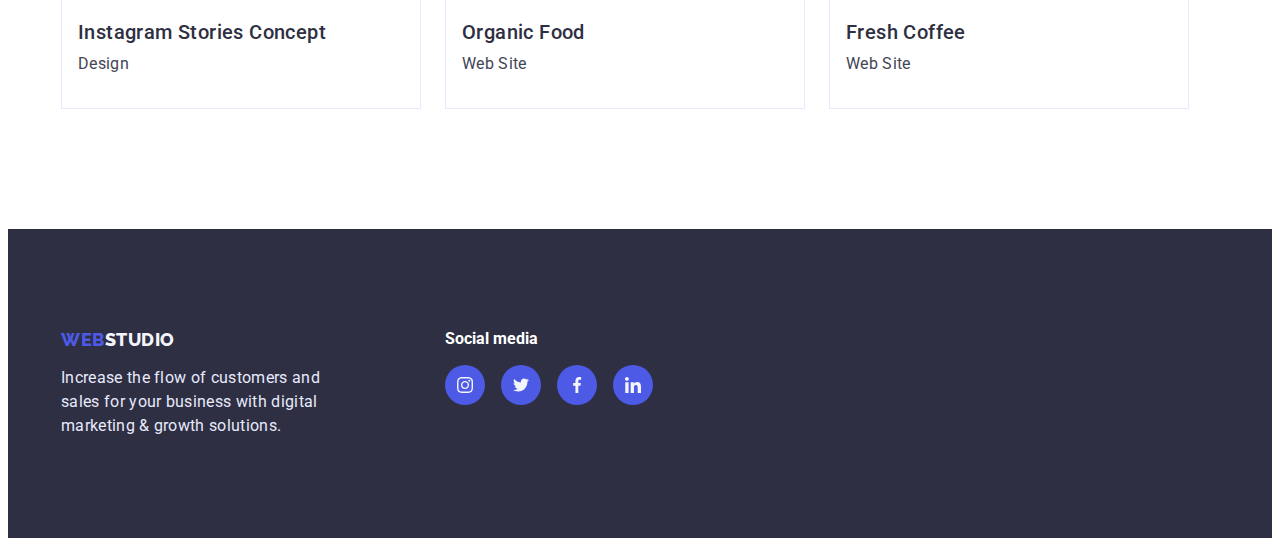
==== commit 0b38d8b5: "homework-4" ====
--- a/portfolio.html
+++ b/portfolio.html
@@ -80,7 +80,7 @@
         <div class="portfolio-pics container">
           <ul class="portfolio-list-pic list">
             <li class="portfolio-item-pic link">
-              <a class="link" href="">
+              <a class="portfolio-link link" href="">
                 <img
                   src="./images/portfolio/banking_app_interface_concept.jpg"
                   alt="Banking App Interface Concept"
@@ -96,7 +96,7 @@
               </a>
             </li>
             <li class="portfolio-item-pic link">
-              <a class="link" href="">
+              <a class="portfolio-link link" href="">
                 <img
                   src="./images/portfolio/cashless_payment.jpg"
                   alt="Cashless Payment"
@@ -110,7 +110,7 @@
               </a>
             </li>
             <li class="portfolio-item-pic link">
-              <a class="link" href="">
+              <a class="portfolio-link link" href="">
                 <img
                   src="./images/portfolio/meditaion_app.jpg"
                   alt="Meditaion App"
@@ -124,7 +124,7 @@
               </a>
             </li>
             <li class="portfolio-item-pic link">
-              <a class="link" href="">
+              <a class="portfolio-link link" href="">
                 <img
                   src="./images/portfolio/taxi_service.jpg"
                   alt="Taxi Service"
@@ -138,7 +138,7 @@
               </a>
             </li>
             <li class="portfolio-item-pic link">
-              <a class="link" href="">
+              <a class="portfolio-link link" href="">
                 <img
                   src="./images/portfolio/screen_illustrations.jpg"
                   alt="Screen Illustrations"
@@ -152,7 +152,7 @@
               </a>
             </li>
             <li class="portfolio-item-pic link">
-              <a class="link" href="">
+              <a class="portfolio-link link" href="">
                 <img
                   src="./images/portfolio/online_courses.jpg"
                   alt="Online Courses"
@@ -166,7 +166,7 @@
               </a>
             </li>
             <li class="portfolio-item-pic link">
-              <a class="link" href="">
+              <a class="portfolio-link link" href="">
                 <img
                   src="./images/portfolio/instagram_stories_concept.jpg"
                   alt="Instagram Stories Concept"
@@ -180,7 +180,7 @@
               </a>
             </li>
             <li class="portfolio-item-pic link">
-              <a class="link" href="">
+              <a class="portfolio-link link" href="">
                 <img
                   src="./images/portfolio/organic_food.jpg"
                   alt="Organic Food"
@@ -194,7 +194,7 @@
               </a>
             </li>
             <li class="portfolio-item-pic link">
-              <a class="link" href="">
+              <a class="portfolio-link link" href="">
                 <img
                   src="./images/portfolio/fresh_coffee.jpg"
                   alt="Fresh Coffee"
@@ -211,6 +211,7 @@
         </div>
       </section>
     </main>
+    <!--FOOTER-->
     <footer class="footer">
       <div class="footer-main container">
         <ul class="footer-item">
@@ -226,30 +227,30 @@
           <li class="footer-item-list list">
             <h3 class="footer-item-title">Social media</h3>
             <ul class="footer-soc-list list">
-              <li class="team-soc-item">
-                <a class="team-soc-link link" href="">
-                  <svg class="team-soc-icon" width="16" height="16">
+              <li class="footer-soc-item">
+                <a class="footer-soc-link link" href="">
+                  <svg class="footer-soc-icon" width="16" height="16">
                     <use href="./images/team/icons.svg#icon-instagram"></use>
                   </svg>
                 </a>
               </li>
-              <li class="team-soc-item">
-                <a class="team-soc-link link" href="">
-                  <svg class="team-soc-icon" width="16" height="16">
+              <li class="footer-soc-item">
+                <a class="footer-soc-link link" href="">
+                  <svg class="footer-soc-icon" width="16" height="16">
                     <use href="./images/team/icons.svg#icon-twitter"></use>
                   </svg>
                 </a>
               </li>
-              <li class="team-soc-item">
-                <a class="team-soc-link link" href="">
-                  <svg class="team-soc-icon" width="16" height="16">
+              <li class="footer-soc-item">
+                <a class="footer-soc-link link" href="">
+                  <svg class="footer-soc-icon" width="16" height="16">
                     <use href="./images/team/icons.svg#icon-facebook"></use>
                   </svg>
                 </a>
               </li>
-              <li class="team-soc-item">
-                <a class="team-soc-link link" href="">
-                  <svg class="team-soc-icon" width="16" height="16">
+              <li class="footer-soc-item">
+                <a class="footer-soc-link link" href="">
+                  <svg class="footer-soc-icon" width="16" height="16">
                     <use href="./images/team/icons.svg#icon-linkedin"></use>
                   </svg>
                 </a>
--- a/css/styles.css
+++ b/css/styles.css
@@ -201,8 +201,7 @@
     height: 56px;
 }
 
-.hero-btn:hover,
-.hero-btn:focus {
+.hero-btn:is(:hover, :focus) {
     background-color: var(--ocean);
 }
 
@@ -242,19 +241,19 @@
 }
 
 .icon-antenna::before {
-    background-image: url("../images/functions/antenna.png");
+    background-image: url("../images/functions/antenna.svg");
 }
 
 .icon-clock::before {
-    background-image: url("../images/functions/clock.png");
+    background-image: url("../images/functions/clock.svg");
 }
 
 .icon-diagram::before {
-    background-image: url("../images/functions/diagram.png");
+    background-image: url("../images/functions/diagram.svg");
 }
 
 .icon-astronaut::before {
-    background-image: url("../images/functions/astronaut.png");
+    background-image: url("../images/functions/astronaut.svg");
 }
 
 .functions-item-title {
@@ -386,15 +385,11 @@
 }
 
 .team-soc-icon {
-    fill: white;
+    fill: var(--cloud);
 }
 
 .team-soc-link:is(:hover, :focus) {
-    background-color: white;
-}
-
-.team-soc-link > .team-soc-icon:is(:hover, :focus) {
-    fill: var(--iris);
+    background-color: var(--ocean);
 }
 
 /*---------------CUSTOMERS---------------*/
@@ -422,12 +417,26 @@
     margin-bottom: 72px;
 }
 
-.customers-item {
-
+.customers-link {
+    display: flex;
+    align-items: center;
+    justify-content: center;
     width: 168px;
     height: 88px;
     border-radius: 4px;
     border: 2px solid var(--light-slate);
+}
+
+.customers-icon {
+    fill: var(--light-slate);
+}
+
+.customers-link:is(:hover, :focus) {
+    border-color: var(--ocean);
+}
+
+.customers-link:is(:hover, :focus) .customers-icon {
+    fill: var(--ocean);
 }
 
 /*---------------FOOTER---------------*/
@@ -479,6 +488,29 @@
     gap: 16px;
 }
 
+.footer-soc-item {
+    width: 40px;
+    height: 40px;
+}
+
+.footer-soc-link {
+    display: flex;
+    align-items: center;
+    justify-content: center;
+    width: 100%;
+    height: 100%;
+    border-radius: 50%;
+    background-color: var(--iris);
+}
+
+.footer-soc-icon {
+    fill: var(--cloud);
+}
+
+.footer-soc-link:is(:hover, :focus) {
+    background-color: var(--green);
+}
+
 /*---------------PORTFOLIO---------------*/
 
 .header-portfolio {
@@ -500,6 +532,7 @@
 }
 
 .portfolio-btn {
+    display: block;
     padding: 12px 24px 12px 24px;
     font-family: "Roboto", sans-serif;
     font-weight: 500;
@@ -517,6 +550,7 @@
 .portfolio-btn:focus {
     color: white;
     background-color: var(--ocean);
+    box-shadow: 0px 2px 1px rgba(0, 0, 0, 0.12);
 }
 
 .portfolio-pics {
@@ -540,6 +574,14 @@
 
 .portfolio-item-pic:nth-last-child(-n+3) {
     margin-bottom: 0;
+}
+
+.portfolio-link {
+    display: block;
+}
+
+.portfolio-link:is(:hover, :focus) {
+    box-shadow: 0px 2px 2px rgba(46, 47, 66, 0.16);
 }
 
 .portfolio-subtitle {
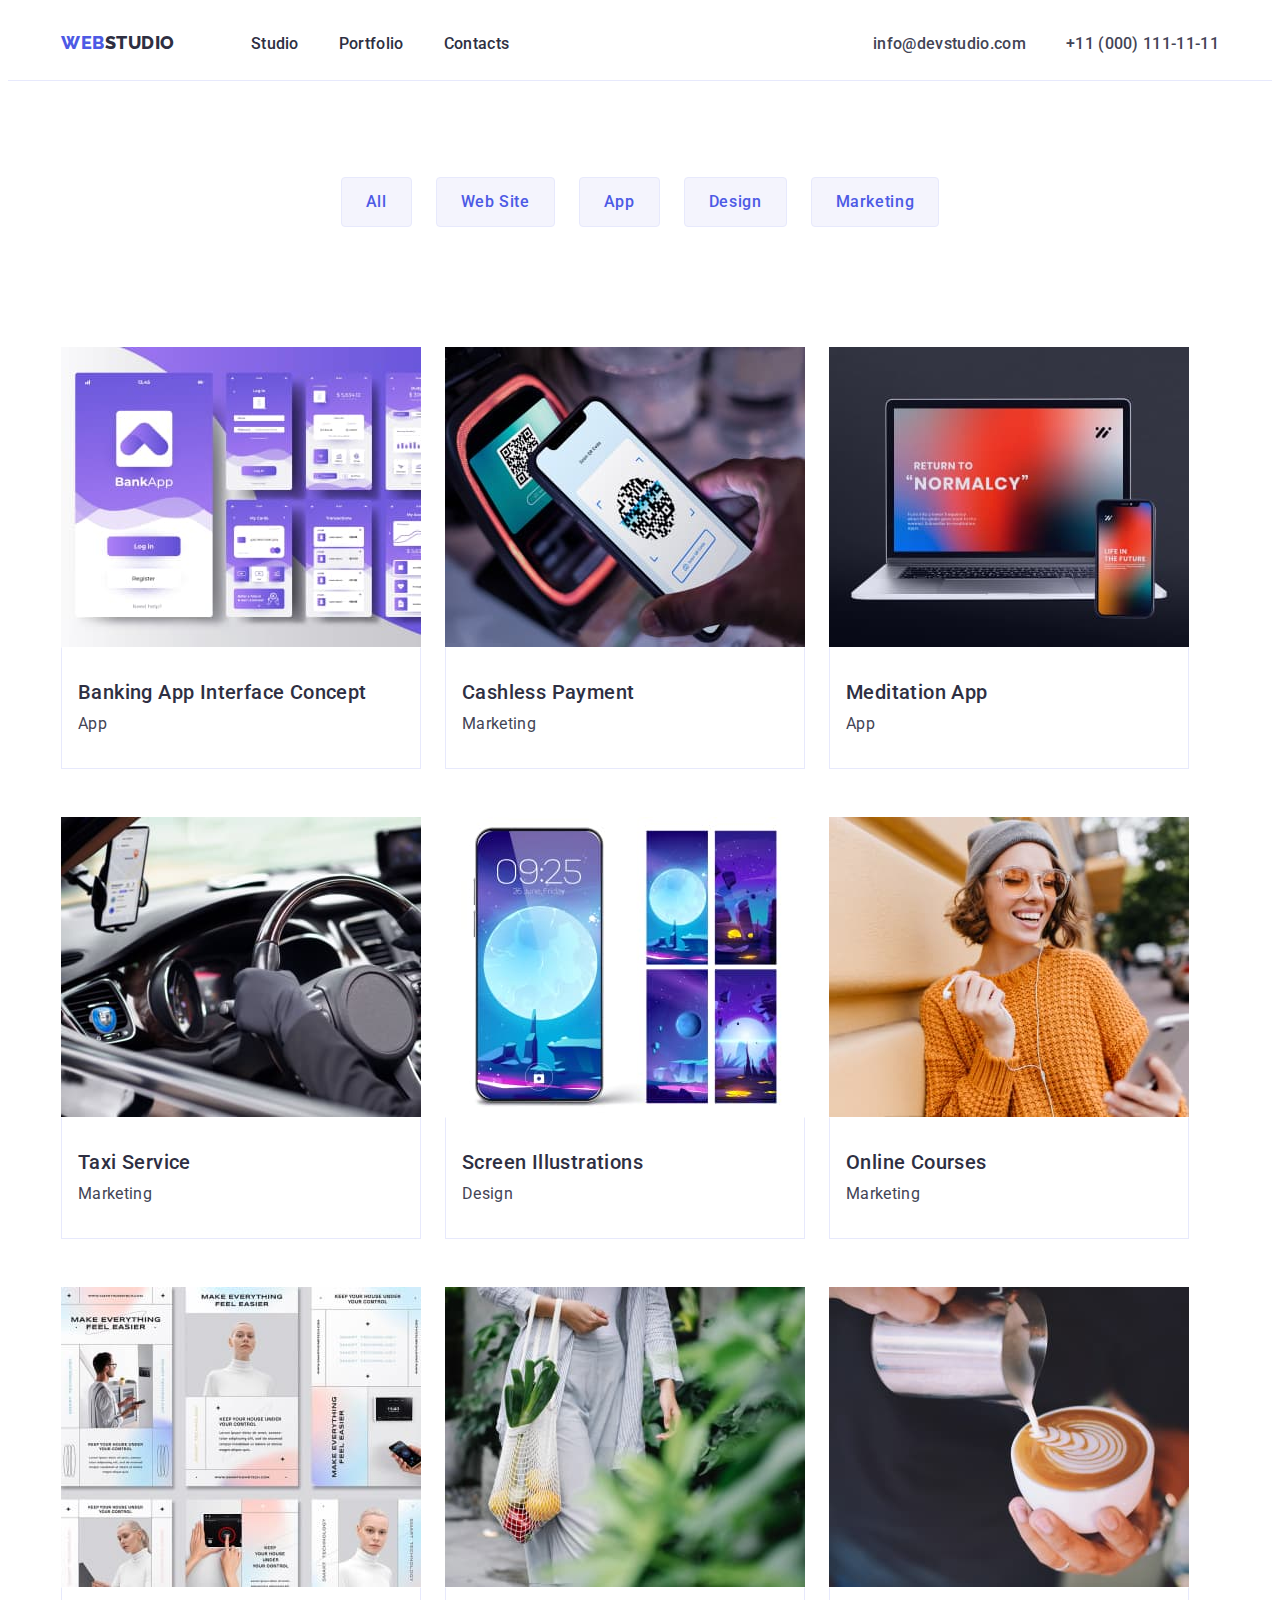
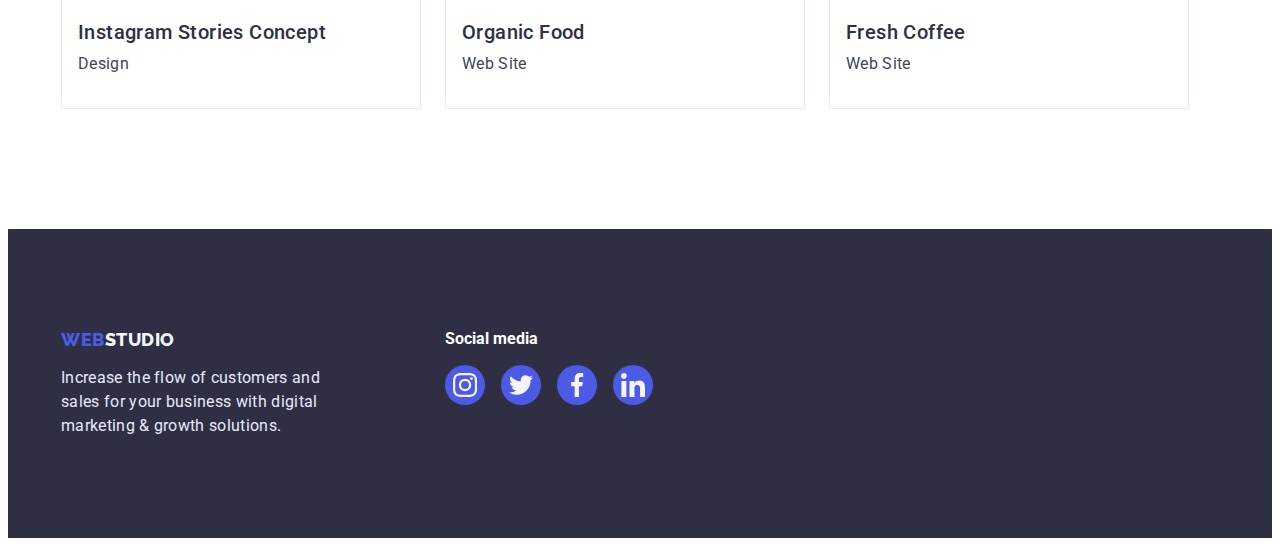
==== commit 3f03845e: "homework-4" ====
--- a/portfolio.html
+++ b/portfolio.html
@@ -76,8 +76,6 @@
               <button class="portfolio-btn" type="button">Marketing</button>
             </li>
           </ul>
-        </div>
-        <div class="portfolio-pics container">
           <ul class="portfolio-list-pic list">
             <li class="portfolio-item-pic link">
               <a class="portfolio-link link" href="">
--- a/css/styles.css
+++ b/css/styles.css
@@ -233,7 +233,7 @@
     background-repeat: no-repeat;
     background-position: center;
     border-radius: 4px;
-    box-shadow: 0px 4px 4px rgba(0, 0, 0, 0.25);
+
 }
 
 .functions-item::before:is(:hover, :focus) {
@@ -274,7 +274,6 @@
     line-height: 1.5;
     letter-spacing: 0.02em;
     color: var(--slate);
-    text-shadow: 0px 4px 4px rgba(0, 0, 0, 0.25);
 }
 
 /*---------------ACTS---------------*/
@@ -424,7 +423,7 @@
     width: 168px;
     height: 88px;
     border-radius: 4px;
-    border: 2px solid var(--light-slate);
+    border: 1px solid var(--light-slate);
 }
 
 .customers-icon {
@@ -504,6 +503,8 @@
 }
 
 .footer-soc-icon {
+    width: 24px;
+    height: 24px;
     fill: var(--cloud);
 }
 
@@ -560,6 +561,7 @@
 .portfolio-list-pic {
     display: flex;
     flex-wrap: wrap;
+    margin-top: 120px;
 }
 
 .portfolio-item-pic {
